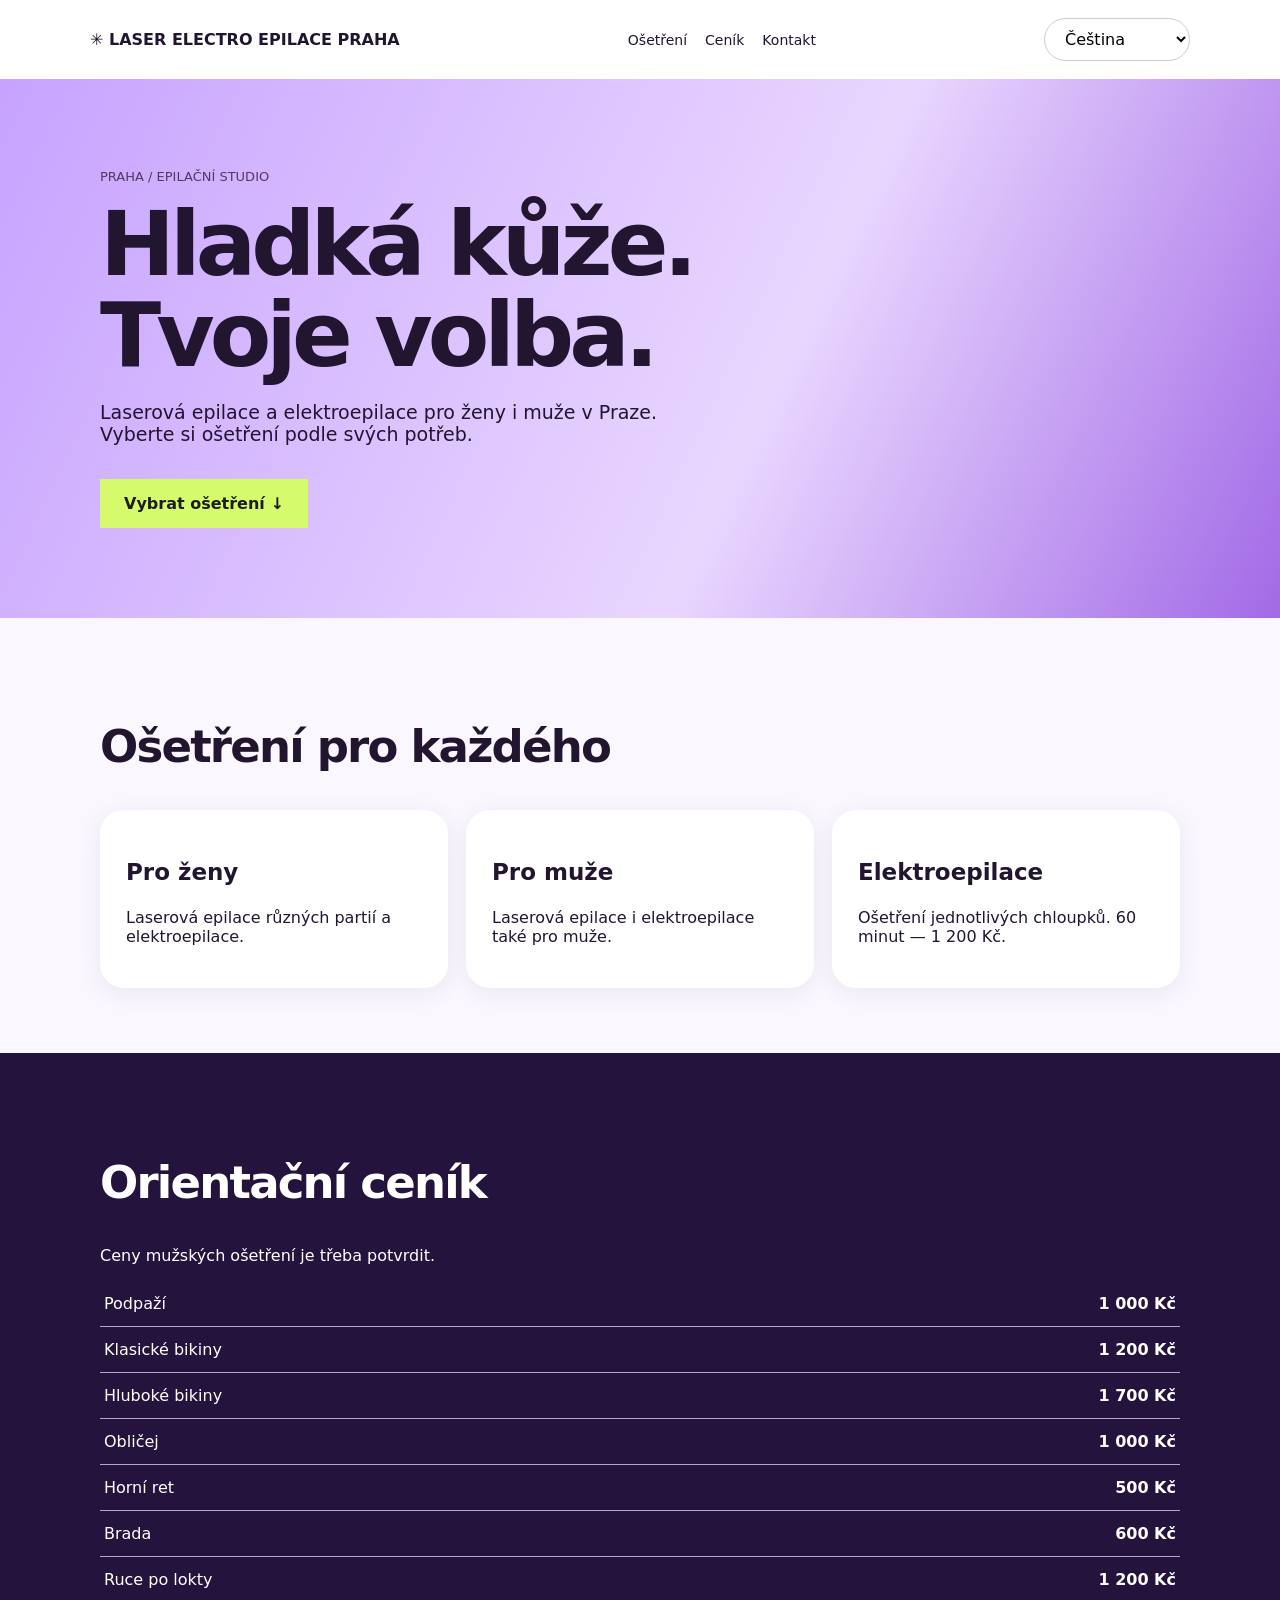
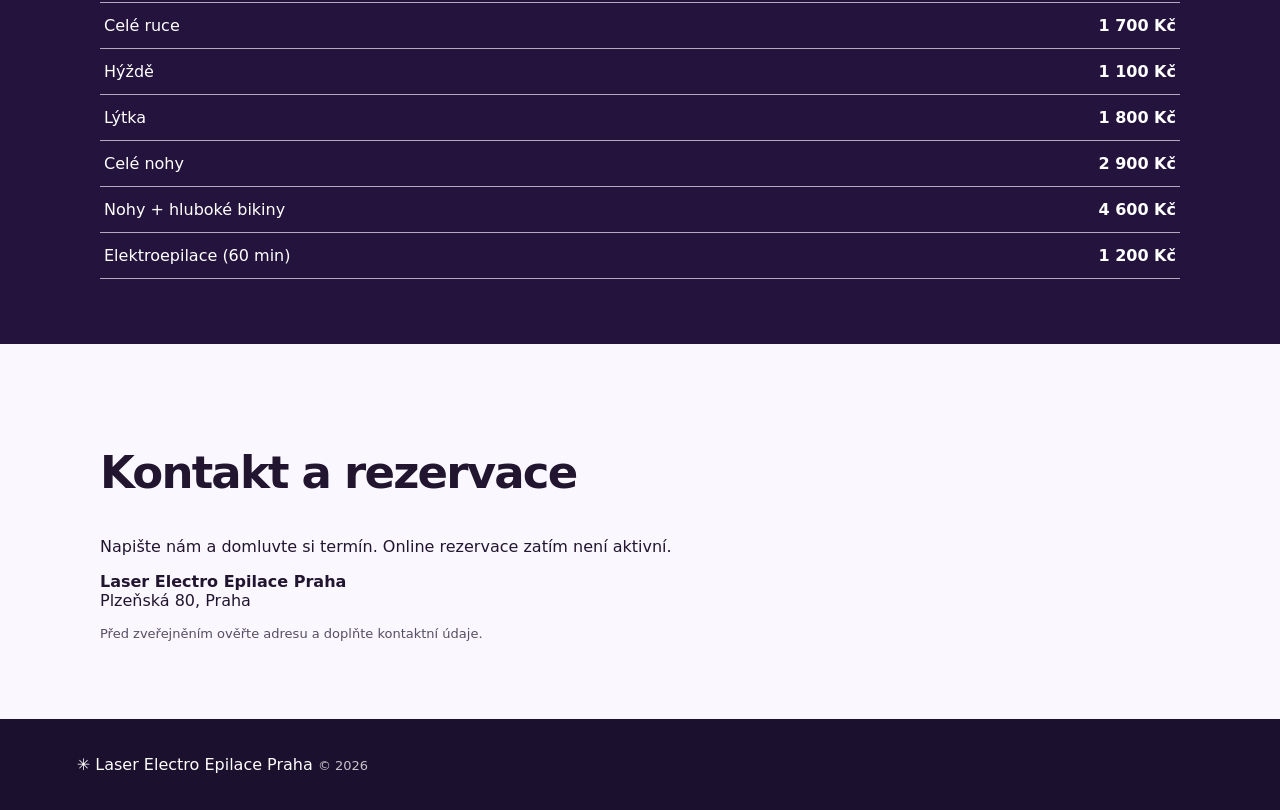
==== index.html @ 9d241d69 "Add multilingual salon website initial version" ====
<!doctype html>
<html lang="cs"><head><meta charset="utf-8"><meta name="viewport" content="width=device-width,initial-scale=1">
<title>Laser Electro Epilace Praha | Laserová epilace a elektroepilace</title>
<meta name="description" content="Laserová epilace a elektroepilace pro ženy i muže v Praze. Přehled cen, ošetření a kontakt na studio Laser Electro Epilace Praha.">
<meta name="robots" content="index,follow"><meta name="theme-color" content="#23143c">
<style>
:root{font-family:Inter,system-ui,-apple-system,sans-serif;color:#22152f;background:#faf7ff}*{box-sizing:border-box}body{margin:0}header{display:flex;justify-content:space-between;align-items:center;padding:18px max(5%,calc((100% - 1100px)/2));background:#fff;gap:16px;flex-wrap:wrap}a{color:inherit}nav{display:flex;gap:18px;flex-wrap:wrap}nav a{text-decoration:none;font-size:14px}select,button{font:inherit;border-radius:25px;padding:10px 16px}select{background:white;border:1px solid #ccc}button,.cta{background:#d5fa6b;color:#1d1d20;border:0;cursor:pointer;text-decoration:none;font-weight:700;display:inline-block}.hero{background:linear-gradient(115deg,#c7a3ff,#e9d6ff 60%,#a26ae6);padding:90px max(6%,calc((100% - 1080px)/2));min-height:440px}.hero h1{font-size:clamp(44px,7vw,90px);line-height:1.02;letter-spacing:-.055em;max-width:800px;margin:15px 0}.hero p{font-size:19px;max-width:620px}.cta{padding:15px 24px;margin-top:15px}main section{padding:65px max(6%,calc((100% - 1080px)/2))}h2{font-size:clamp(28px,4vw,45px);letter-spacing:-.04em}.cards{display:grid;grid-template-columns:repeat(auto-fit,minmax(240px,1fr));gap:18px}.card{background:#fff;padding:26px;border-radius:24px;box-shadow:0 5px 24px #2e165012}.card h3{font-size:23px}.dark{background:#24143d;color:white}.prices{width:100%;border-collapse:collapse}.prices td{border-bottom:1px solid #b5a9c2;padding:13px 4px}.prices td:last-child{text-align:right;font-weight:700}footer{padding:36px 6%;background:#1b102e;color:white}.small{font-size:13px;opacity:.75}@media(max-width:600px){header{padding:15px 5%}.hero{padding:65px 6%;min-height:360px}nav{gap:10px}.hero p{font-size:16px}}
</style></head><body>
<header><strong>✳ LASER ELECTRO EPILACE PRAHA</strong><nav><a href="#services" data-i="navServices">Ošetření</a><a href="#prices" data-i="navPrices">Ceník</a><a href="#contact" data-i="navContact">Kontakt</a></nav><select id="lang" aria-label="Language"><option value="cs">Čeština</option><option value="ru">Русский</option><option value="uk">Українська</option><option value="en">English</option></select></header>
<div class="hero"><div class="small">PRAHA / EPILAČNÍ STUDIO</div><h1 data-i="headline">Hladká kůže.<br> Tvoje volba.</h1><p data-i="intro">Laserová epilace a elektroepilace pro ženy i muže v Praze. Vyberte si ošetření podle svých potřeb.</p><a class="cta" href="#services" data-i="cta">Vybrat ošetření ↓</a></div>
<main><section id="services"><h2 data-i="services">Ošetření pro každého</h2><div class="cards"><article class="card"><h3 data-i="women">Pro ženy</h3><p data-i="womenText">Laserová epilace různých partií a elektroepilace.</p></article><article class="card"><h3 data-i="men">Pro muže</h3><p data-i="menText">Laserová epilace i elektroepilace také pro muže.</p></article><article class="card"><h3 data-i="electro">Elektroepilace</h3><p data-i="electroText">Ošetření jednotlivých chloupků. 60 minut — 1 200 Kč.</p></article></div></section>
<section class="dark" id="prices"><h2 data-i="prices">Orientační ceník</h2><p data-i="pricesNote">Níže uvedené ceny jsou z poskytnutého ceníku; ceny specifických mužských ošetření je třeba potvrdit.</p><table class="prices"><tbody id="priceRows"></tbody></table></section>
<section id="contact"><h2 data-i="contact">Kontakt a rezervace</h2><p data-i="contactText">Napište nám a domluvte si termín. Online rezervace zatím není aktivní.</p><p><strong>Laser Electro Epilace Praha</strong><br>Plzeňská 80, Praha</p><p class="small" data-i="verify">Před zveřejněním ověřte adresu a doplňte kontaktní údaje.</p></section></main>
<footer>✳ Laser Electro Epilace Praha <span class="small">© 2026</span></footer>
<script>
const tr={
cs:{navServices:"Ošetření",navPrices:"Ceník",navContact:"Kontakt",headline:"Hladká kůže. Tvoje volba.",intro:"Laserová epilace a elektroepilace pro ženy i muže v Praze. Vyberte si ošetření podle svých potřeb.",cta:"Vybrat ošetření ↓",services:"Ošetření pro každého",women:"Pro ženy",womenText:"Laserová epilace různých partií a elektroepilace.",men:"Pro muže",menText:"Laserová epilace i elektroepilace také pro muže.",electro:"Elektroepilace",electroText:"Ošetření jednotlivých chloupků. 60 minut — 1 200 Kč.",prices:"Orientační ceník",pricesNote:"Ceny mužských ošetření je třeba potvrdit.",contact:"Kontakt a rezervace",contactText:"Napište nám a domluvte si termín. Online rezervace zatím není aktivní.",verify:"Před zveřejněním ověřte adresu a doplňte kontaktní údaje.",zones:["Podpaží","Klasické bikiny","Hluboké bikiny","Obličej","Horní ret","Brada","Ruce po lokty","Celé ruce","Hýždě","Lýtka","Celé nohy","Nohy + hluboké bikiny","Elektroepilace (60 min)"]},
ru:{navServices:"Услуги",navPrices:"Цены",navContact:"Контакты",headline:"Гладкая кожа. Твой выбор.",intro:"Лазерная и электроэпиляция для женщин и мужчин в Праге.",cta:"Выбрать процедуру ↓",services:"Процедуры для всех",women:"Для женщин",womenText:"Лазерная и электроэпиляция различных зон.",men:"Для мужчин",menText:"Лазерная и электроэпиляция также доступны мужчинам.",electro:"Электроэпиляция",electroText:"Удаление отдельных волосков. 60 минут — 1 200 Kč.",prices:"Ориентировочные цены",pricesNote:"Цены на мужские процедуры необходимо подтвердить.",contact:"Контакты и запись",contactText:"Напишите нам для записи. Онлайн-бронирование пока отключено.",verify:"Перед публикацией проверьте адрес и добавьте контакты.",zones:["Подмышки","Классическое бикини","Глубокое бикини","Лицо","Верхняя губа","Подбородок","Руки до локтя","Руки полностью","Ягодицы","Голени","Ноги полностью","Ноги + глубокое бикини","Электроэпиляция (60 мин)"]},
uk:{navServices:"Послуги",navPrices:"Ціни",navContact:"Контакти",headline:"Гладенька шкіра. Твій вибір.",intro:"Лазерна та електроепіляція для жінок і чоловіків у Празі.",cta:"Обрати процедуру ↓",services:"Процедури для всіх",women:"Для жінок",womenText:"Лазерна та електроепіляція різних зон.",men:"Для чоловіків",menText:"Лазерна та електроепіляція також для чоловіків.",electro:"Електроепіляція",electroText:"Видалення окремих волосків. 60 хвилин — 1 200 Kč.",prices:"Орієнтовні ціни",pricesNote:"Ціни на чоловічі процедури потрібно підтвердити.",contact:"Контакти та запис",contactText:"Напишіть нам для запису. Онлайн-бронювання поки вимкнене.",verify:"Перед публікацією перевірте адресу та додайте контакти.",zones:["Пахви","Класичне бікіні","Глибоке бікіні","Обличчя","Верхня губа","Підборіддя","Руки до ліктів","Руки повністю","Сідниці","Гомілки","Ноги повністю","Ноги + глибоке бікіні","Електроепіляція (60 хв)"]},
en:{navServices:"Treatments",navPrices:"Prices",navContact:"Contact",headline:"Smooth skin. Your choice.",intro:"Laser hair removal and electrolysis for women and men in Prague.",cta:"Explore treatments ↓",services:"Treatments for everyone",women:"For women",womenText:"Laser hair removal and electrolysis for various areas.",men:"For men",menText:"Laser hair removal and electrolysis are available for men too.",electro:"Electrolysis",electroText:"Individual hair treatment. 60 minutes — CZK 1,200.",prices:"Indicative prices",pricesNote:"Prices for men's treatments require confirmation.",contact:"Contact and booking",contactText:"Message us to arrange an appointment. Online booking is not yet enabled.",verify:"Verify the address and add contact details before launch.",zones:["Underarms","Classic bikini","Deep bikini","Face","Upper lip","Chin","Forearms","Full arms","Buttocks","Lower legs","Full legs","Legs + deep bikini","Electrolysis (60 min)"]}};
const amounts=[1000,1200,1700,1000,500,600,1200,1700,1100,1800,2900,4600,1200];function render(lang){const d=tr[lang];document.documentElement.lang=lang;document.querySelectorAll("[data-i]").forEach(el=>el.textContent=d[el.dataset.i]);document.getElementById("priceRows").innerHTML=d.zones.map((z,i)=>"<tr><td>"+z+"</td><td>"+amounts[i].toLocaleString("cs-CZ")+" Kč</td></tr>").join("");document.title="Laser Electro Epilace Praha | "+d.navServices;}document.getElementById("lang").addEventListener("change",e=>render(e.target.value));render("cs");
</script></body></html>
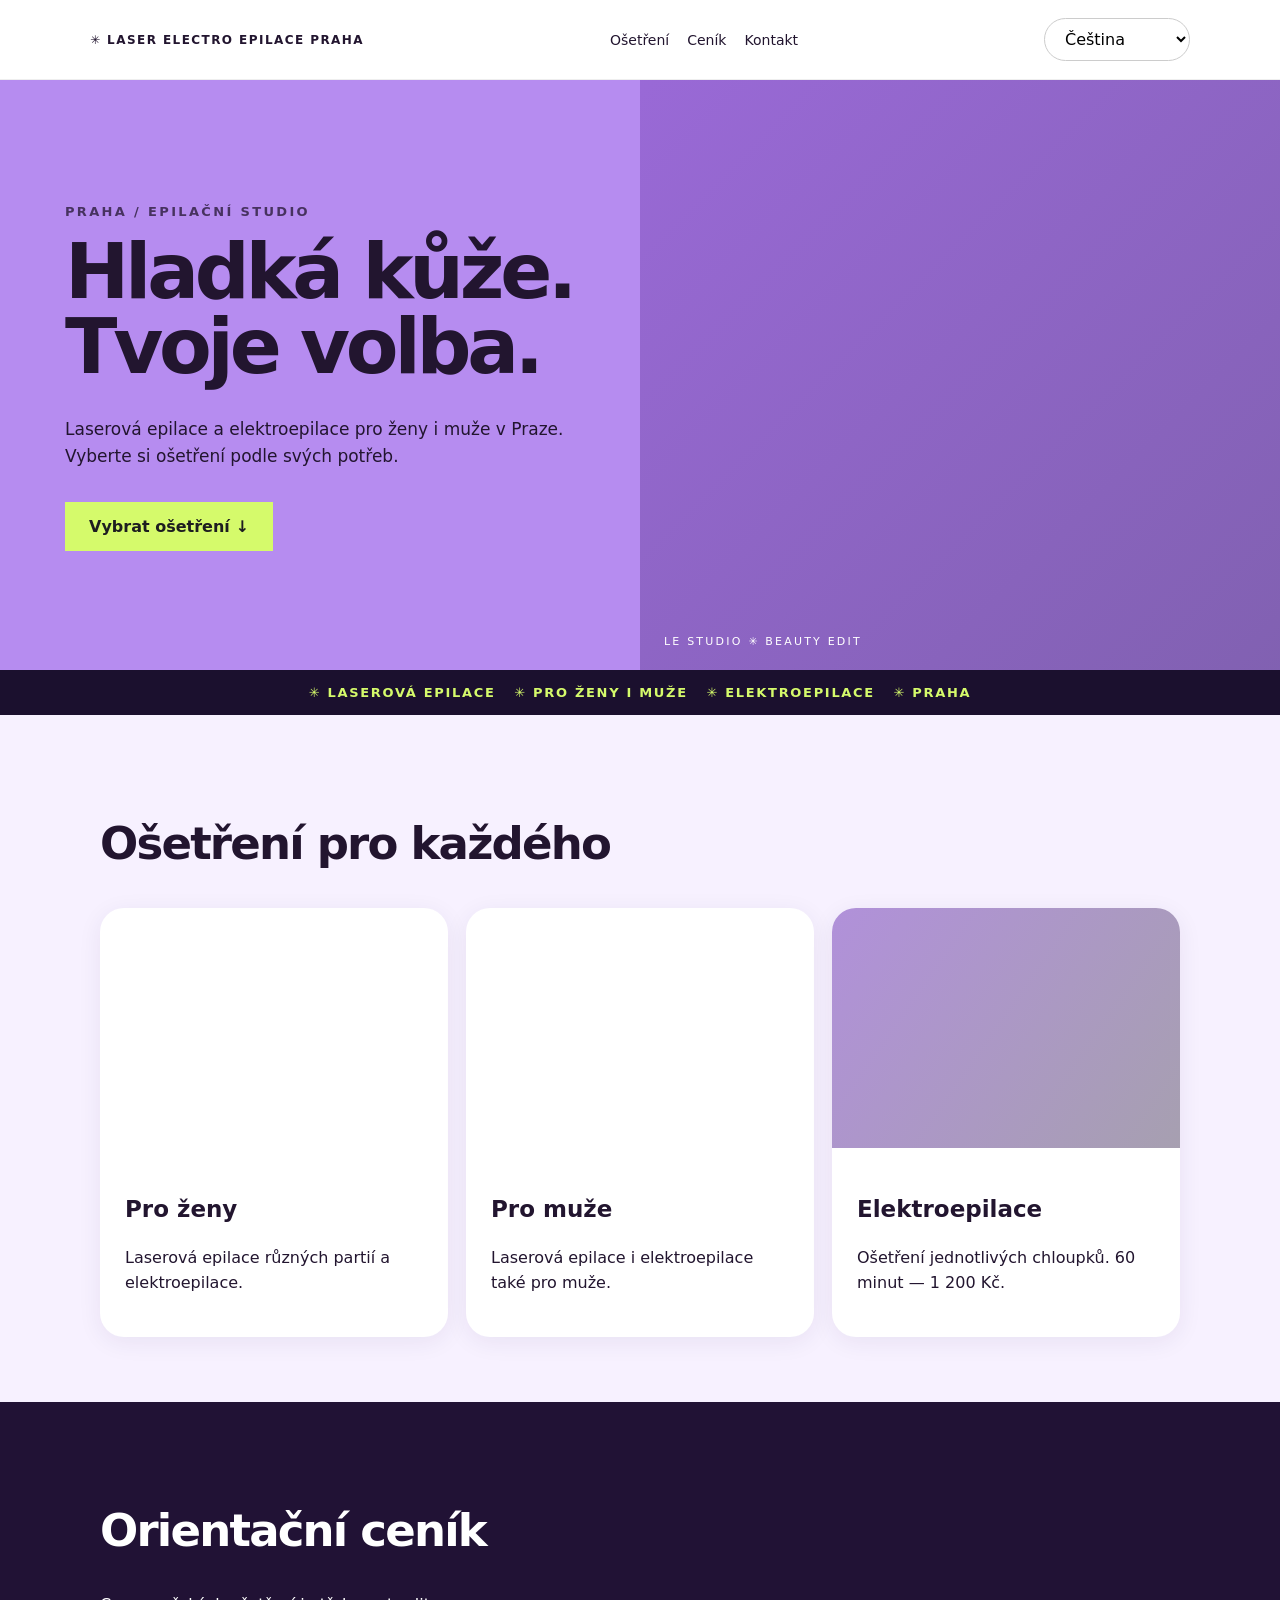
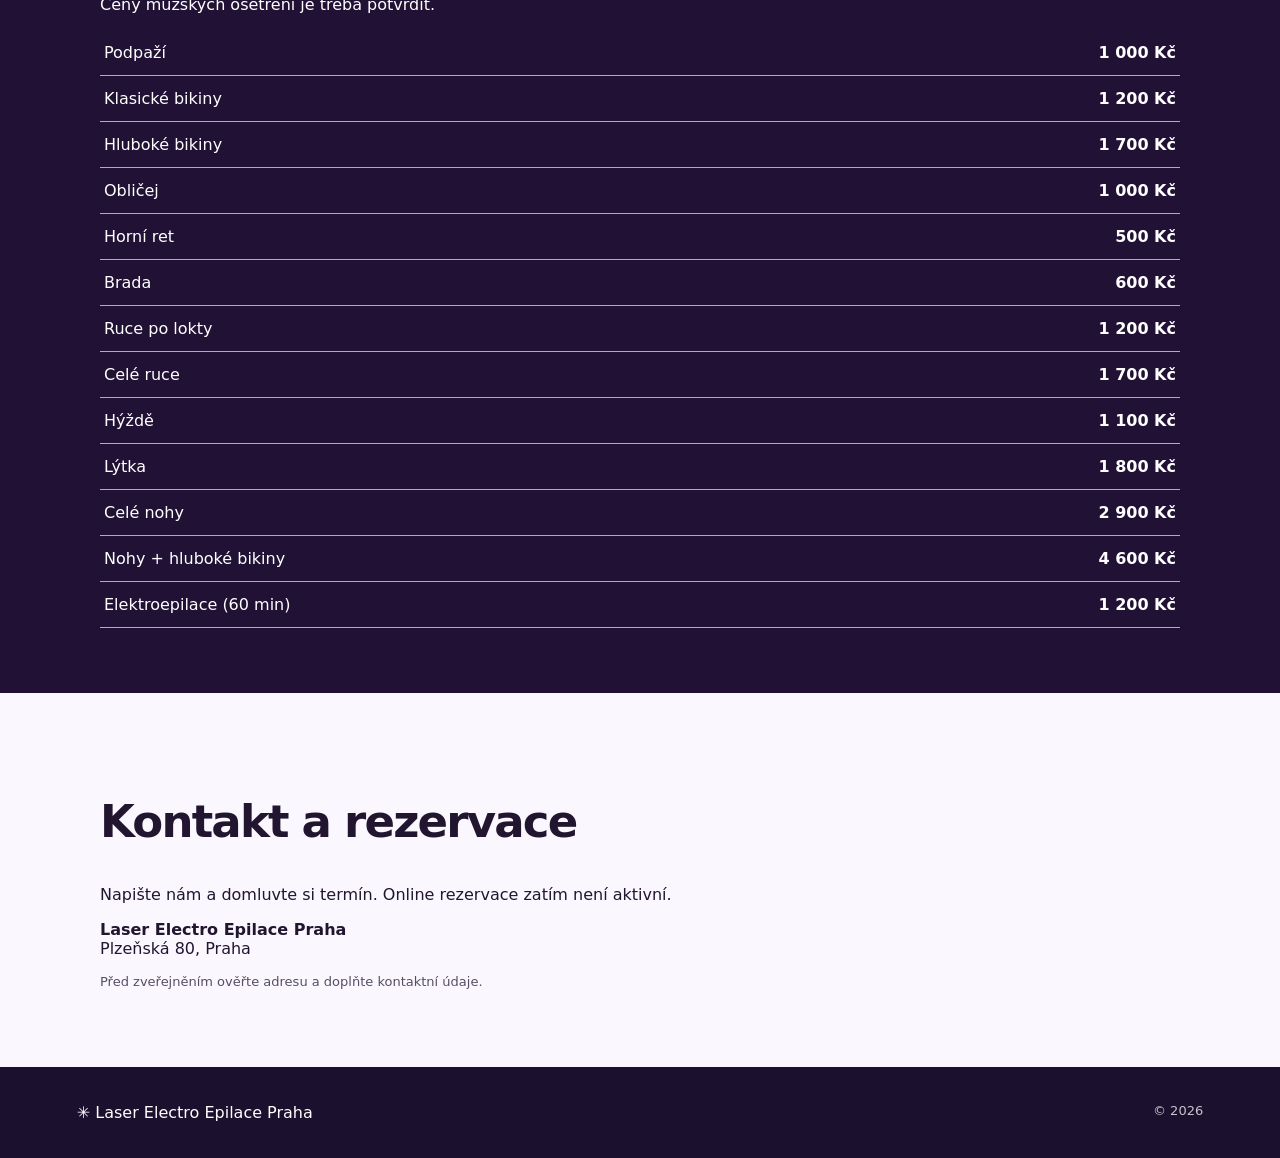
==== commit ce50c518: "Restore split purple beauty hero and photographic treatment cards" ====
--- a/index.html
+++ b/index.html
@@ -5,10 +5,12 @@
 <meta name="robots" content="index,follow"><meta name="theme-color" content="#23143c">
 <style>
 :root{font-family:Inter,system-ui,-apple-system,sans-serif;color:#22152f;background:#faf7ff}*{box-sizing:border-box}body{margin:0}header{display:flex;justify-content:space-between;align-items:center;padding:18px max(5%,calc((100% - 1100px)/2));background:#fff;gap:16px;flex-wrap:wrap}a{color:inherit}nav{display:flex;gap:18px;flex-wrap:wrap}nav a{text-decoration:none;font-size:14px}select,button{font:inherit;border-radius:25px;padding:10px 16px}select{background:white;border:1px solid #ccc}button,.cta{background:#d5fa6b;color:#1d1d20;border:0;cursor:pointer;text-decoration:none;font-weight:700;display:inline-block}.hero{background:linear-gradient(115deg,#c7a3ff,#e9d6ff 60%,#a26ae6);padding:90px max(6%,calc((100% - 1080px)/2));min-height:440px}.hero h1{font-size:clamp(44px,7vw,90px);line-height:1.02;letter-spacing:-.055em;max-width:800px;margin:15px 0}.hero p{font-size:19px;max-width:620px}.cta{padding:15px 24px;margin-top:15px}main section{padding:65px max(6%,calc((100% - 1080px)/2))}h2{font-size:clamp(28px,4vw,45px);letter-spacing:-.04em}.cards{display:grid;grid-template-columns:repeat(auto-fit,minmax(240px,1fr));gap:18px}.card{background:#fff;padding:26px;border-radius:24px;box-shadow:0 5px 24px #2e165012}.card h3{font-size:23px}.dark{background:#24143d;color:white}.prices{width:100%;border-collapse:collapse}.prices td{border-bottom:1px solid #b5a9c2;padding:13px 4px}.prices td:last-child{text-align:right;font-weight:700}footer{padding:36px 6%;background:#1b102e;color:white}.small{font-size:13px;opacity:.75}@media(max-width:600px){header{padding:15px 5%}.hero{padding:65px 6%;min-height:360px}nav{gap:10px}.hero p{font-size:16px}}
+
+header{position:sticky;top:0;z-index:10;border-bottom:1px solid #eee}header strong{font-size:12px;letter-spacing:.12em}.hero{padding:0;display:grid;grid-template-columns:1fr 1fr;min-height:590px;background:#b68cf0}.hero-copy{padding:95px 7% 90px max(7%,calc((100vw - 1150px)/2));display:flex;flex-direction:column;justify-content:center}.hero h1{font-size:clamp(54px,6vw,92px);line-height:.98;max-width:620px}.hero p{font-size:17px;line-height:1.6}.hero-photo{min-height:590px;background:linear-gradient(135deg,#6023a355,#170a3455),url('https://images.unsplash.com/photo-1534528741775-53994a69daeb?auto=format&fit=crop&w=1200&q=85') center 36%/cover no-repeat;position:relative}.hero-photo:after{content:'LE STUDIO  ✳  BEAUTY EDIT';position:absolute;bottom:22px;left:24px;color:#fff;font-size:11px;letter-spacing:.2em}.hero .small{font-weight:700;letter-spacing:.18em}.hero .cta{align-self:flex-start}.ticker{background:#1b102e;color:#d5fa6b;overflow:hidden;padding:15px 20px;text-align:center;letter-spacing:.13em;font-size:13px;font-weight:800}.card{overflow:hidden;padding:0}.card .card-body{padding:25px}.card-image{height:240px;background-size:cover;background-position:center}.card:nth-child(1) .card-image{background-image:url('https://images.unsplash.com/photo-1524504388940-b1c1722653e1?auto=format&fit=crop&w=900&q=85')}.card:nth-child(2) .card-image{background-image:url('https://images.unsplash.com/photo-1500648767791-00dcc994a43e?auto=format&fit=crop&w=900&q=85')}.card:nth-child(3) .card-image{background-image:linear-gradient(125deg,#6c30b988,#22103a66),url('https://images.unsplash.com/photo-1512290923902-8a9f81dc236c?auto=format&fit=crop&w=900&q=85')}section#services{background:#f7f1ff}section#services h2{max-width:650px}.card p{line-height:1.6}.dark{background:#211235}footer{display:flex;justify-content:space-between;gap:20px}@media(max-width:700px){.hero{grid-template-columns:1fr}.hero-copy{padding:64px 7%}.hero-photo{min-height:340px}.hero h1{font-size:clamp(48px,11vw,70px)}.card-image{height:210px}}
 </style></head><body>
 <header><strong>✳ LASER ELECTRO EPILACE PRAHA</strong><nav><a href="#services" data-i="navServices">Ošetření</a><a href="#prices" data-i="navPrices">Ceník</a><a href="#contact" data-i="navContact">Kontakt</a></nav><select id="lang" aria-label="Language"><option value="cs">Čeština</option><option value="ru">Русский</option><option value="uk">Українська</option><option value="en">English</option></select></header>
-<div class="hero"><div class="small">PRAHA / EPILAČNÍ STUDIO</div><h1 data-i="headline">Hladká kůže.<br> Tvoje volba.</h1><p data-i="intro">Laserová epilace a elektroepilace pro ženy i muže v Praze. Vyberte si ošetření podle svých potřeb.</p><a class="cta" href="#services" data-i="cta">Vybrat ošetření ↓</a></div>
-<main><section id="services"><h2 data-i="services">Ošetření pro každého</h2><div class="cards"><article class="card"><h3 data-i="women">Pro ženy</h3><p data-i="womenText">Laserová epilace různých partií a elektroepilace.</p></article><article class="card"><h3 data-i="men">Pro muže</h3><p data-i="menText">Laserová epilace i elektroepilace také pro muže.</p></article><article class="card"><h3 data-i="electro">Elektroepilace</h3><p data-i="electroText">Ošetření jednotlivých chloupků. 60 minut — 1 200 Kč.</p></article></div></section>
+<div class="hero"><div class="hero-copy"><div class="small">PRAHA / EPILAČNÍ STUDIO</div><h1 data-i="headline">Hladká kůže.<br> Tvoje volba.</h1><p data-i="intro">Laserová epilace a elektroepilace pro ženy i muže v Praze. Vyberte si ošetření podle svých potřeb.</p><a class="cta" href="#services" data-i="cta">Vybrat ošetření ↓</a></div><div class="hero-photo" role="img" aria-label="Beauty portrait"></div></div><div class="ticker">✳ LASEROVÁ EPILACE &nbsp; ✳ PRO ŽENY I MUŽE &nbsp; ✳ ELEKTROEPILACE &nbsp; ✳ PRAHA</div>
+<main><section id="services"><h2 data-i="services">Ošetření pro každého</h2><div class="cards"><article class="card"><div class="card-image" role="img" aria-label="Treatment photography"></div><div class="card-body"><h3 data-i="women">Pro ženy</h3><p data-i="womenText">Laserová epilace různých partií a elektroepilace.</p></div></article><article class="card"><div class="card-image" role="img" aria-label="Treatment photography"></div><div class="card-body"><h3 data-i="men">Pro muže</h3><p data-i="menText">Laserová epilace i elektroepilace také pro muže.</p></div></article><article class="card"><div class="card-image" role="img" aria-label="Treatment photography"></div><div class="card-body"><h3 data-i="electro">Elektroepilace</h3><p data-i="electroText">Ošetření jednotlivých chloupků. 60 minut — 1 200 Kč.</p></div></article></div></section>
 <section class="dark" id="prices"><h2 data-i="prices">Orientační ceník</h2><p data-i="pricesNote">Níže uvedené ceny jsou z poskytnutého ceníku; ceny specifických mužských ošetření je třeba potvrdit.</p><table class="prices"><tbody id="priceRows"></tbody></table></section>
 <section id="contact"><h2 data-i="contact">Kontakt a rezervace</h2><p data-i="contactText">Napište nám a domluvte si termín. Online rezervace zatím není aktivní.</p><p><strong>Laser Electro Epilace Praha</strong><br>Plzeňská 80, Praha</p><p class="small" data-i="verify">Před zveřejněním ověřte adresu a doplňte kontaktní údaje.</p></section></main>
 <footer>✳ Laser Electro Epilace Praha <span class="small">© 2026</span></footer>
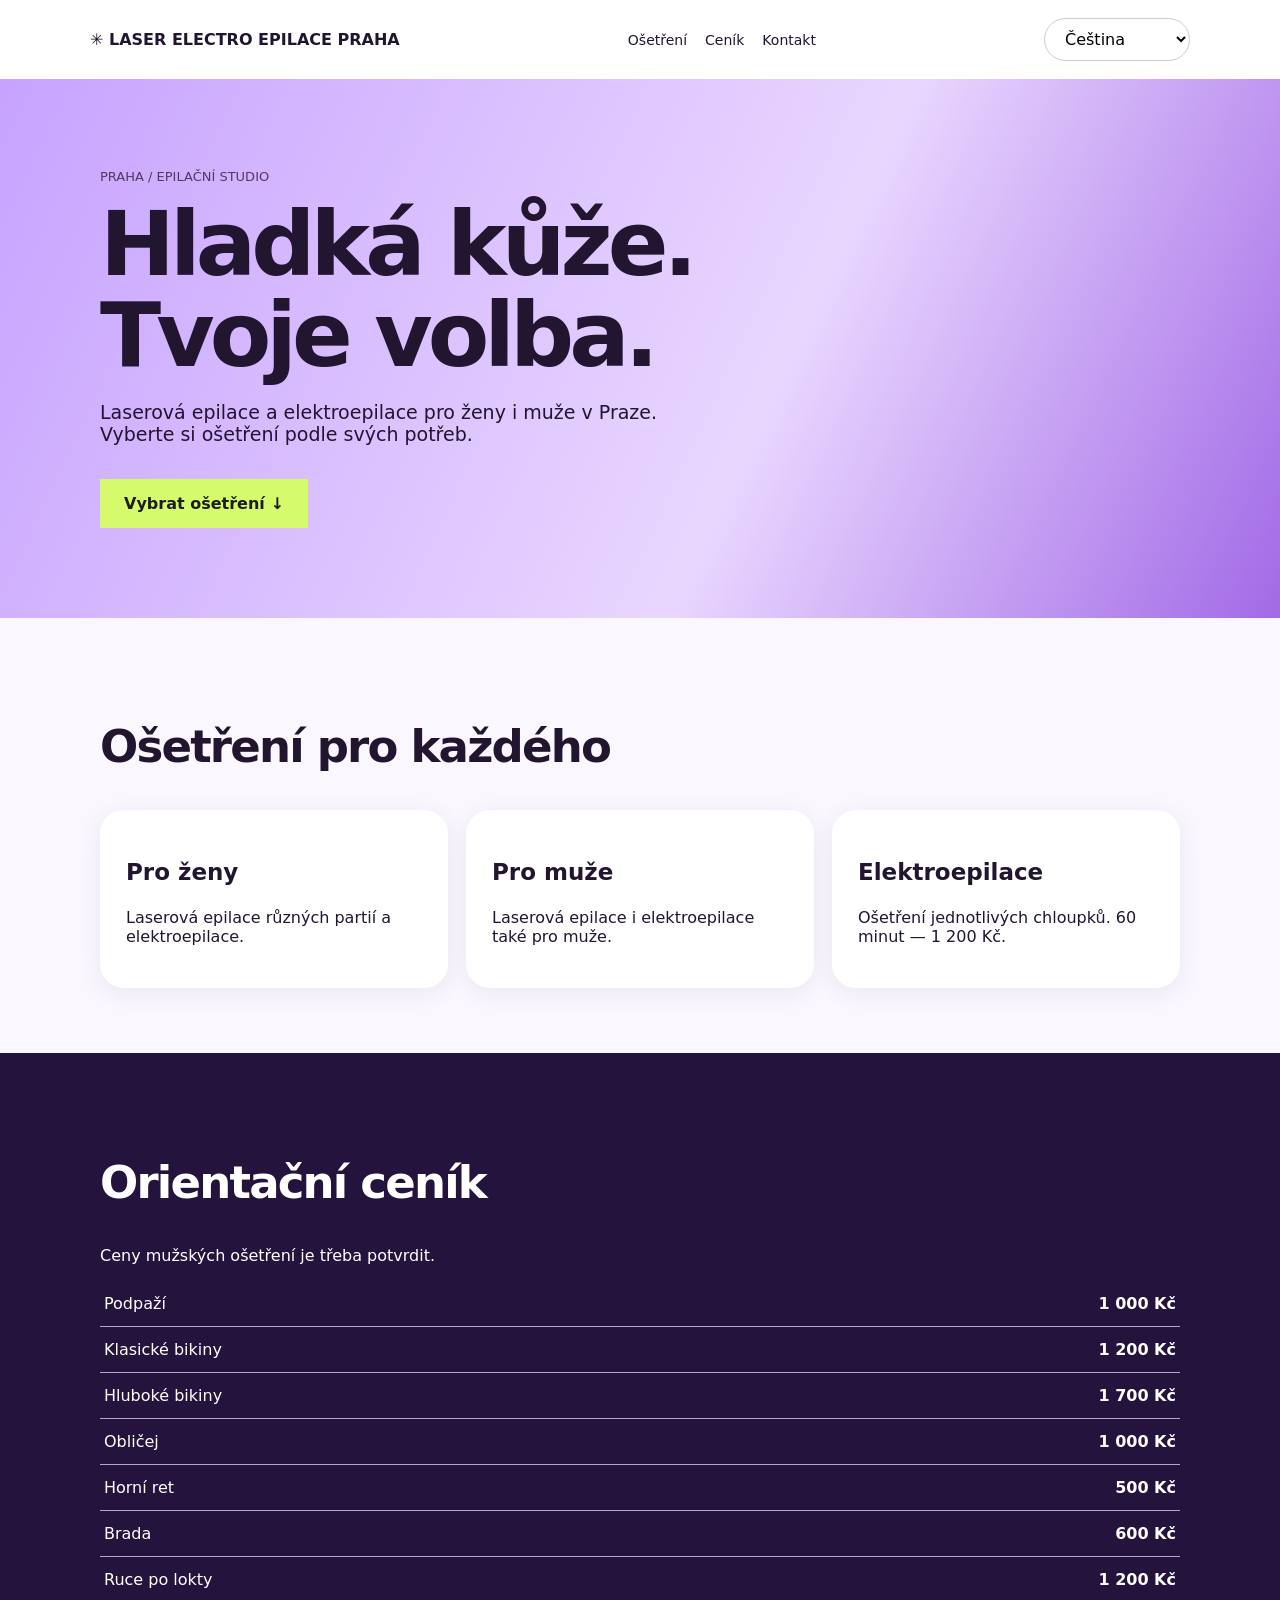
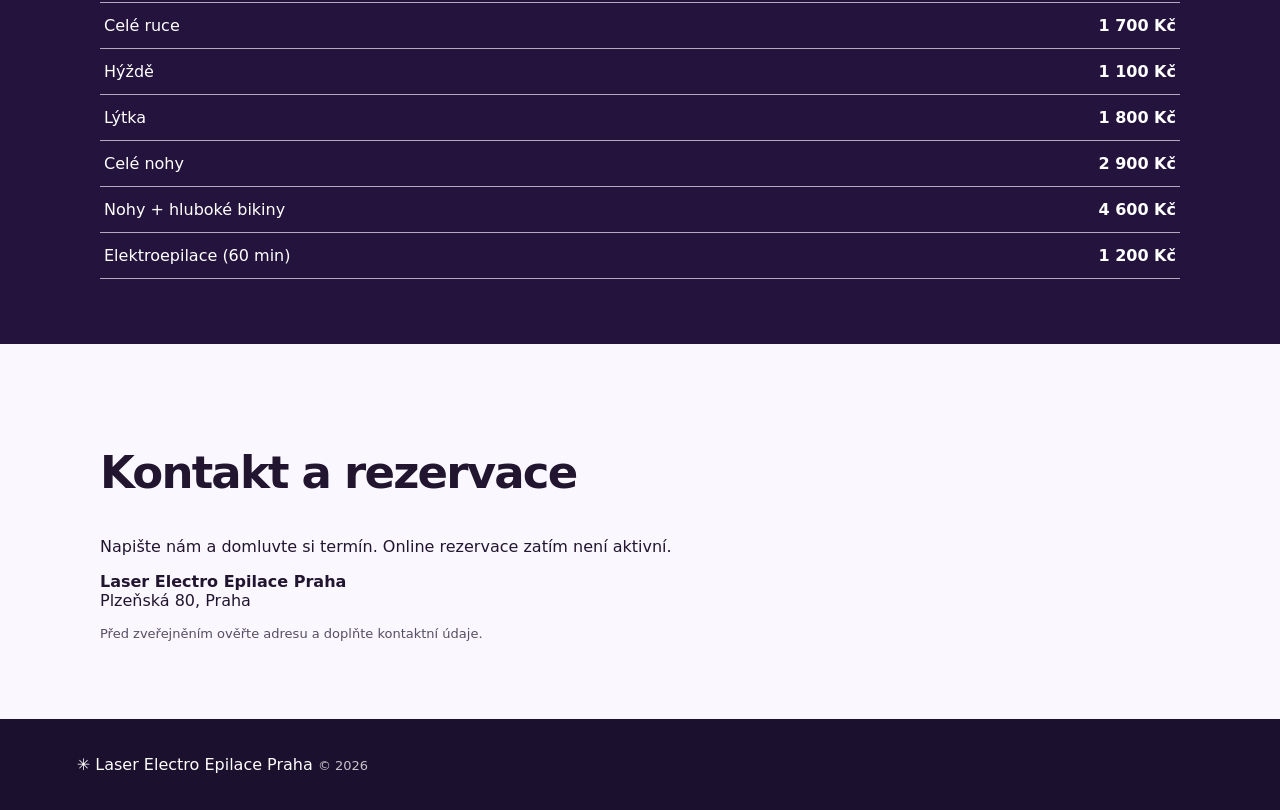
==== commit 9bd3f840: "Revert unintended visual redesign; restore original approved site layout" ====
--- a/index.html
+++ b/index.html
@@ -5,12 +5,10 @@
 <meta name="robots" content="index,follow"><meta name="theme-color" content="#23143c">
 <style>
 :root{font-family:Inter,system-ui,-apple-system,sans-serif;color:#22152f;background:#faf7ff}*{box-sizing:border-box}body{margin:0}header{display:flex;justify-content:space-between;align-items:center;padding:18px max(5%,calc((100% - 1100px)/2));background:#fff;gap:16px;flex-wrap:wrap}a{color:inherit}nav{display:flex;gap:18px;flex-wrap:wrap}nav a{text-decoration:none;font-size:14px}select,button{font:inherit;border-radius:25px;padding:10px 16px}select{background:white;border:1px solid #ccc}button,.cta{background:#d5fa6b;color:#1d1d20;border:0;cursor:pointer;text-decoration:none;font-weight:700;display:inline-block}.hero{background:linear-gradient(115deg,#c7a3ff,#e9d6ff 60%,#a26ae6);padding:90px max(6%,calc((100% - 1080px)/2));min-height:440px}.hero h1{font-size:clamp(44px,7vw,90px);line-height:1.02;letter-spacing:-.055em;max-width:800px;margin:15px 0}.hero p{font-size:19px;max-width:620px}.cta{padding:15px 24px;margin-top:15px}main section{padding:65px max(6%,calc((100% - 1080px)/2))}h2{font-size:clamp(28px,4vw,45px);letter-spacing:-.04em}.cards{display:grid;grid-template-columns:repeat(auto-fit,minmax(240px,1fr));gap:18px}.card{background:#fff;padding:26px;border-radius:24px;box-shadow:0 5px 24px #2e165012}.card h3{font-size:23px}.dark{background:#24143d;color:white}.prices{width:100%;border-collapse:collapse}.prices td{border-bottom:1px solid #b5a9c2;padding:13px 4px}.prices td:last-child{text-align:right;font-weight:700}footer{padding:36px 6%;background:#1b102e;color:white}.small{font-size:13px;opacity:.75}@media(max-width:600px){header{padding:15px 5%}.hero{padding:65px 6%;min-height:360px}nav{gap:10px}.hero p{font-size:16px}}
-
-header{position:sticky;top:0;z-index:10;border-bottom:1px solid #eee}header strong{font-size:12px;letter-spacing:.12em}.hero{padding:0;display:grid;grid-template-columns:1fr 1fr;min-height:590px;background:#b68cf0}.hero-copy{padding:95px 7% 90px max(7%,calc((100vw - 1150px)/2));display:flex;flex-direction:column;justify-content:center}.hero h1{font-size:clamp(54px,6vw,92px);line-height:.98;max-width:620px}.hero p{font-size:17px;line-height:1.6}.hero-photo{min-height:590px;background:linear-gradient(135deg,#6023a355,#170a3455),url('https://images.unsplash.com/photo-1534528741775-53994a69daeb?auto=format&fit=crop&w=1200&q=85') center 36%/cover no-repeat;position:relative}.hero-photo:after{content:'LE STUDIO  ✳  BEAUTY EDIT';position:absolute;bottom:22px;left:24px;color:#fff;font-size:11px;letter-spacing:.2em}.hero .small{font-weight:700;letter-spacing:.18em}.hero .cta{align-self:flex-start}.ticker{background:#1b102e;color:#d5fa6b;overflow:hidden;padding:15px 20px;text-align:center;letter-spacing:.13em;font-size:13px;font-weight:800}.card{overflow:hidden;padding:0}.card .card-body{padding:25px}.card-image{height:240px;background-size:cover;background-position:center}.card:nth-child(1) .card-image{background-image:url('https://images.unsplash.com/photo-1524504388940-b1c1722653e1?auto=format&fit=crop&w=900&q=85')}.card:nth-child(2) .card-image{background-image:url('https://images.unsplash.com/photo-1500648767791-00dcc994a43e?auto=format&fit=crop&w=900&q=85')}.card:nth-child(3) .card-image{background-image:linear-gradient(125deg,#6c30b988,#22103a66),url('https://images.unsplash.com/photo-1512290923902-8a9f81dc236c?auto=format&fit=crop&w=900&q=85')}section#services{background:#f7f1ff}section#services h2{max-width:650px}.card p{line-height:1.6}.dark{background:#211235}footer{display:flex;justify-content:space-between;gap:20px}@media(max-width:700px){.hero{grid-template-columns:1fr}.hero-copy{padding:64px 7%}.hero-photo{min-height:340px}.hero h1{font-size:clamp(48px,11vw,70px)}.card-image{height:210px}}
 </style></head><body>
 <header><strong>✳ LASER ELECTRO EPILACE PRAHA</strong><nav><a href="#services" data-i="navServices">Ošetření</a><a href="#prices" data-i="navPrices">Ceník</a><a href="#contact" data-i="navContact">Kontakt</a></nav><select id="lang" aria-label="Language"><option value="cs">Čeština</option><option value="ru">Русский</option><option value="uk">Українська</option><option value="en">English</option></select></header>
-<div class="hero"><div class="hero-copy"><div class="small">PRAHA / EPILAČNÍ STUDIO</div><h1 data-i="headline">Hladká kůže.<br> Tvoje volba.</h1><p data-i="intro">Laserová epilace a elektroepilace pro ženy i muže v Praze. Vyberte si ošetření podle svých potřeb.</p><a class="cta" href="#services" data-i="cta">Vybrat ošetření ↓</a></div><div class="hero-photo" role="img" aria-label="Beauty portrait"></div></div><div class="ticker">✳ LASEROVÁ EPILACE &nbsp; ✳ PRO ŽENY I MUŽE &nbsp; ✳ ELEKTROEPILACE &nbsp; ✳ PRAHA</div>
-<main><section id="services"><h2 data-i="services">Ošetření pro každého</h2><div class="cards"><article class="card"><div class="card-image" role="img" aria-label="Treatment photography"></div><div class="card-body"><h3 data-i="women">Pro ženy</h3><p data-i="womenText">Laserová epilace různých partií a elektroepilace.</p></div></article><article class="card"><div class="card-image" role="img" aria-label="Treatment photography"></div><div class="card-body"><h3 data-i="men">Pro muže</h3><p data-i="menText">Laserová epilace i elektroepilace také pro muže.</p></div></article><article class="card"><div class="card-image" role="img" aria-label="Treatment photography"></div><div class="card-body"><h3 data-i="electro">Elektroepilace</h3><p data-i="electroText">Ošetření jednotlivých chloupků. 60 minut — 1 200 Kč.</p></div></article></div></section>
+<div class="hero"><div class="small">PRAHA / EPILAČNÍ STUDIO</div><h1 data-i="headline">Hladká kůže.<br> Tvoje volba.</h1><p data-i="intro">Laserová epilace a elektroepilace pro ženy i muže v Praze. Vyberte si ošetření podle svých potřeb.</p><a class="cta" href="#services" data-i="cta">Vybrat ošetření ↓</a></div>
+<main><section id="services"><h2 data-i="services">Ošetření pro každého</h2><div class="cards"><article class="card"><h3 data-i="women">Pro ženy</h3><p data-i="womenText">Laserová epilace různých partií a elektroepilace.</p></article><article class="card"><h3 data-i="men">Pro muže</h3><p data-i="menText">Laserová epilace i elektroepilace také pro muže.</p></article><article class="card"><h3 data-i="electro">Elektroepilace</h3><p data-i="electroText">Ošetření jednotlivých chloupků. 60 minut — 1 200 Kč.</p></article></div></section>
 <section class="dark" id="prices"><h2 data-i="prices">Orientační ceník</h2><p data-i="pricesNote">Níže uvedené ceny jsou z poskytnutého ceníku; ceny specifických mužských ošetření je třeba potvrdit.</p><table class="prices"><tbody id="priceRows"></tbody></table></section>
 <section id="contact"><h2 data-i="contact">Kontakt a rezervace</h2><p data-i="contactText">Napište nám a domluvte si termín. Online rezervace zatím není aktivní.</p><p><strong>Laser Electro Epilace Praha</strong><br>Plzeňská 80, Praha</p><p class="small" data-i="verify">Před zveřejněním ověřte adresu a doplňte kontaktní údaje.</p></section></main>
 <footer>✳ Laser Electro Epilace Praha <span class="small">© 2026</span></footer>
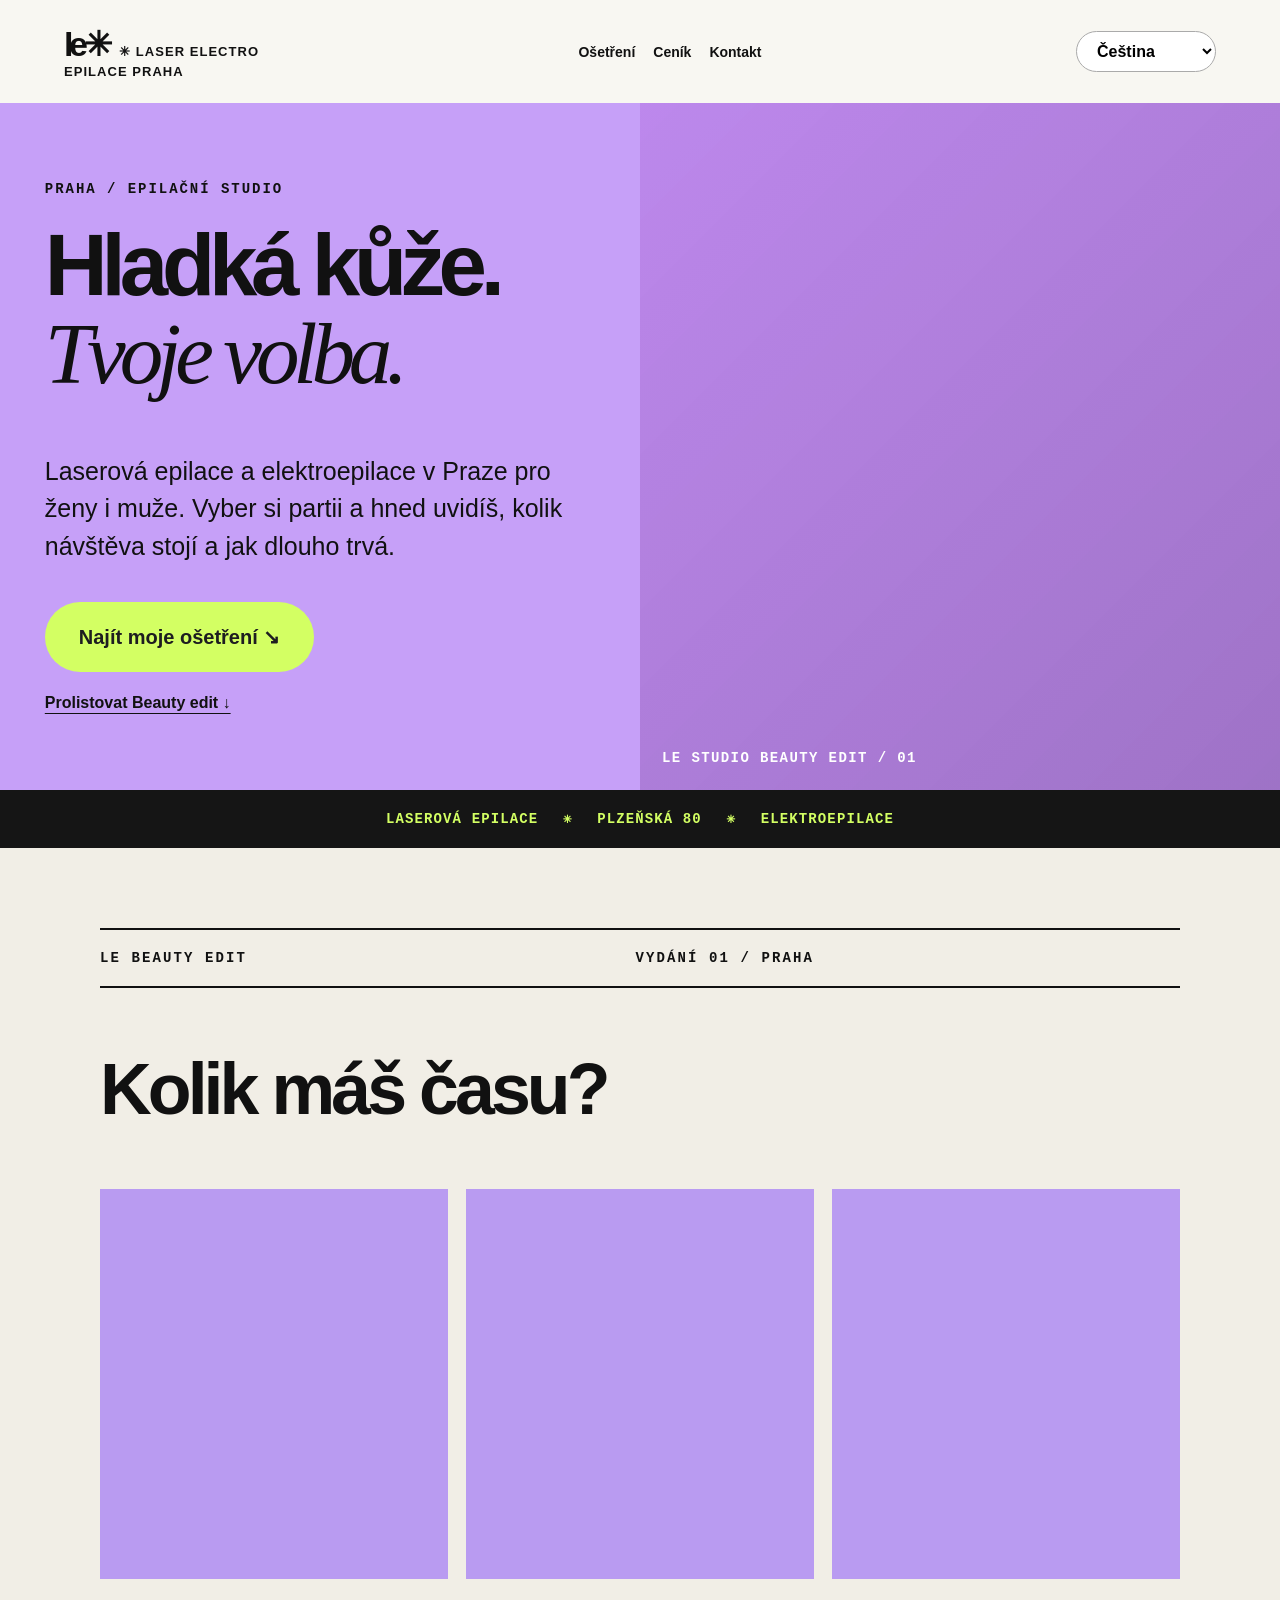
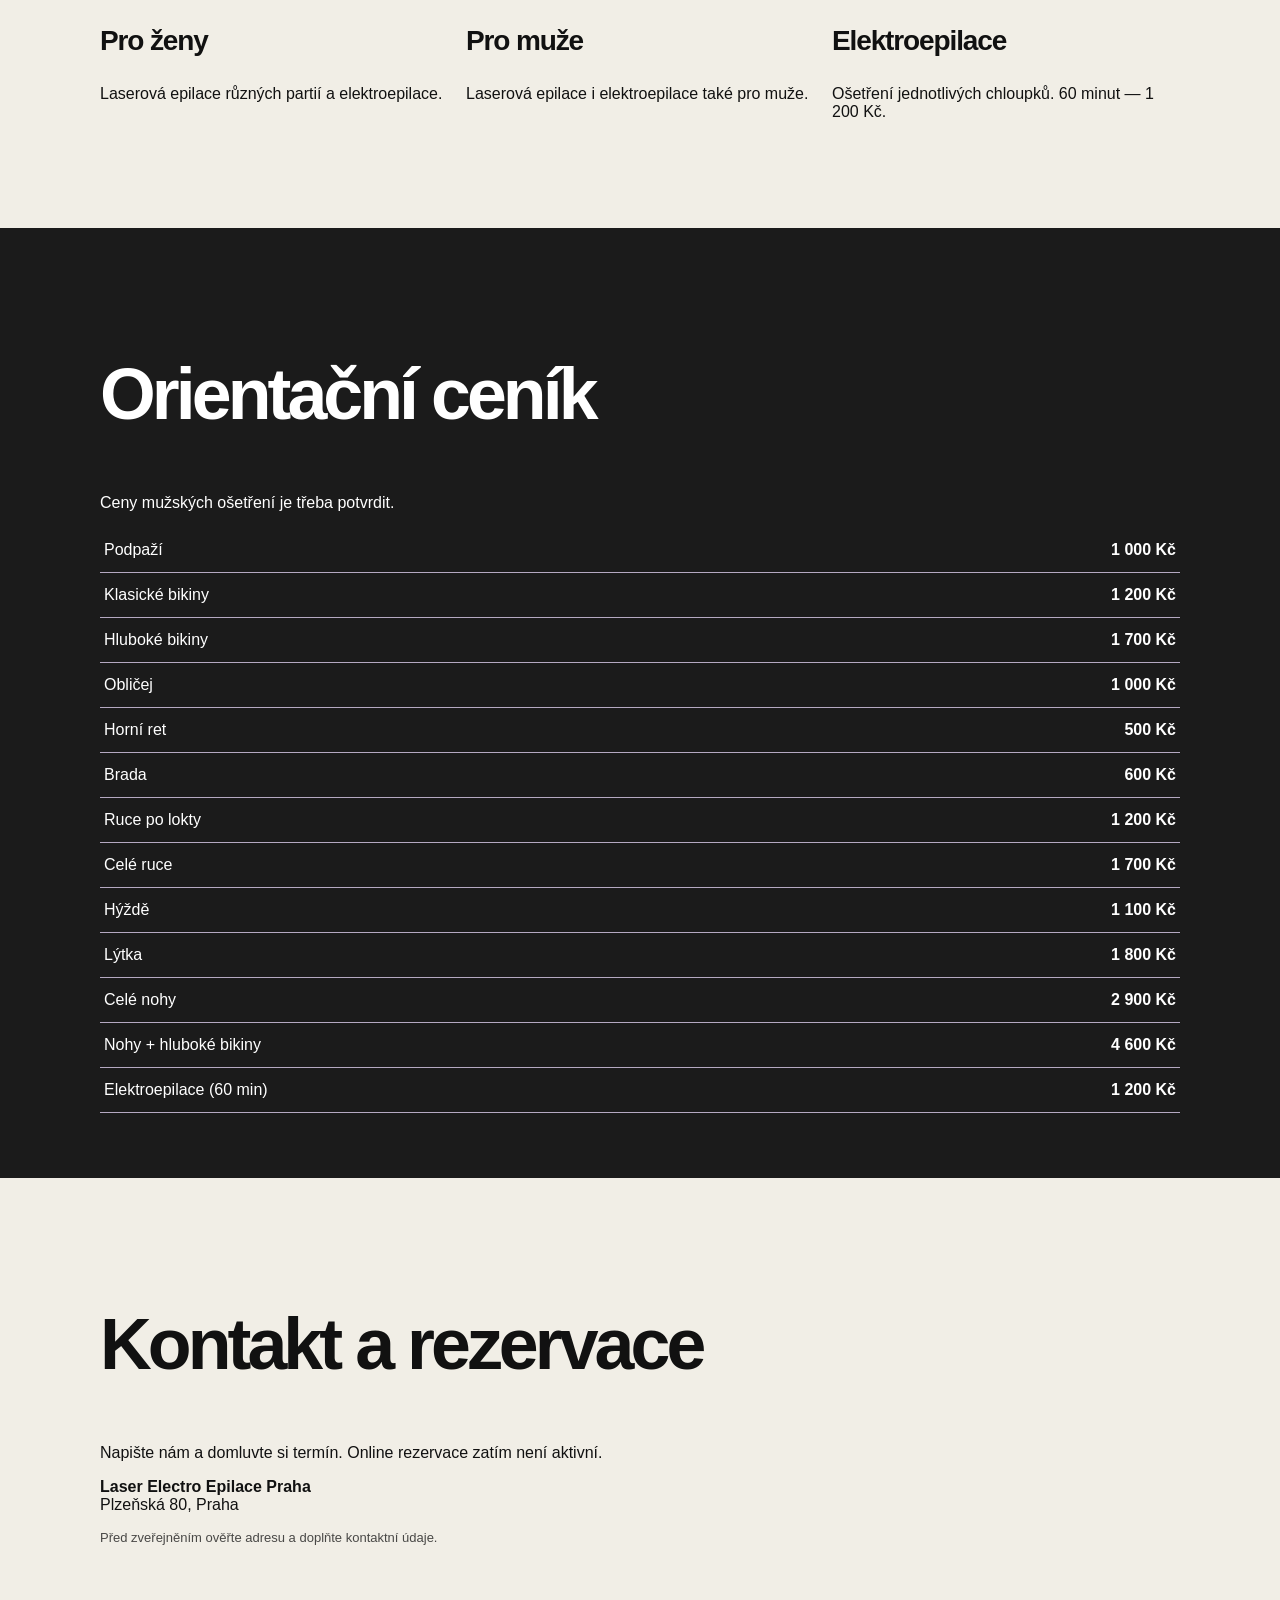
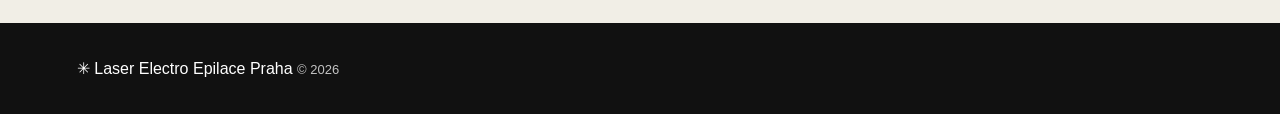
==== commit 32272908: "Rebuild responsive editorial layout based on provided original-site screenshots" ====
--- a/index.html
+++ b/index.html
@@ -5,18 +5,20 @@
 <meta name="robots" content="index,follow"><meta name="theme-color" content="#23143c">
 <style>
 :root{font-family:Inter,system-ui,-apple-system,sans-serif;color:#22152f;background:#faf7ff}*{box-sizing:border-box}body{margin:0}header{display:flex;justify-content:space-between;align-items:center;padding:18px max(5%,calc((100% - 1100px)/2));background:#fff;gap:16px;flex-wrap:wrap}a{color:inherit}nav{display:flex;gap:18px;flex-wrap:wrap}nav a{text-decoration:none;font-size:14px}select,button{font:inherit;border-radius:25px;padding:10px 16px}select{background:white;border:1px solid #ccc}button,.cta{background:#d5fa6b;color:#1d1d20;border:0;cursor:pointer;text-decoration:none;font-weight:700;display:inline-block}.hero{background:linear-gradient(115deg,#c7a3ff,#e9d6ff 60%,#a26ae6);padding:90px max(6%,calc((100% - 1080px)/2));min-height:440px}.hero h1{font-size:clamp(44px,7vw,90px);line-height:1.02;letter-spacing:-.055em;max-width:800px;margin:15px 0}.hero p{font-size:19px;max-width:620px}.cta{padding:15px 24px;margin-top:15px}main section{padding:65px max(6%,calc((100% - 1080px)/2))}h2{font-size:clamp(28px,4vw,45px);letter-spacing:-.04em}.cards{display:grid;grid-template-columns:repeat(auto-fit,minmax(240px,1fr));gap:18px}.card{background:#fff;padding:26px;border-radius:24px;box-shadow:0 5px 24px #2e165012}.card h3{font-size:23px}.dark{background:#24143d;color:white}.prices{width:100%;border-collapse:collapse}.prices td{border-bottom:1px solid #b5a9c2;padding:13px 4px}.prices td:last-child{text-align:right;font-weight:700}footer{padding:36px 6%;background:#1b102e;color:white}.small{font-size:13px;opacity:.75}@media(max-width:600px){header{padding:15px 5%}.hero{padding:65px 6%;min-height:360px}nav{gap:10px}.hero p{font-size:16px}}
+
+:root{font-family:Arial,Helvetica,sans-serif;color:#111;background:#f1eee6}header{padding:24px 5%;background:#f8f7f2;gap:14px}header strong{font-size:13px;max-width:200px;letter-spacing:.08em}header strong:before{content:'le✳';font-size:34px;letter-spacing:-.13em;margin-right:12px;font-weight:900}nav a{font-weight:700}select{border:1px solid #aaa;background:#fff;font-weight:700}.hero{padding:0;background:#c6a0f8;display:grid;grid-template-columns:1fr 1fr;min-height:600px}.hero-copy{padding:78px 7%;display:flex;flex-direction:column;justify-content:center}.hero h1{font-size:clamp(56px,6.8vw,110px);font-weight:900;letter-spacing:-.07em;line-height:1.01;max-width:680px;margin:24px 0 30px}.hero h1 em{font-family:Georgia,serif;font-weight:400;letter-spacing:-.07em}.hero p{font-size:clamp(19px,2vw,25px);line-height:1.5;max-width:540px}.hero .small{font-family:monospace;font-size:14px;font-weight:900;letter-spacing:.14em;opacity:1}.cta{border-radius:50px;padding:23px 34px;font-size:20px;background:#d3ff63;align-self:flex-start;margin-top:12px}.hero-photo{background:linear-gradient(135deg,#a446cc44,#4e176455),url('https://images.unsplash.com/photo-1534528741775-53994a69daeb?auto=format&fit=crop&w=1400&q=90') center/cover no-repeat;position:relative;min-height:580px}.hero-photo:after{content:'LE STUDIO                                     BEAUTY EDIT / 01';position:absolute;bottom:24px;left:22px;color:#fff;font:700 14px monospace;letter-spacing:.1em}.ticker{background:#151515;color:#d3ff63;padding:20px;text-align:center;font:800 14px monospace;letter-spacing:.08em}main section{background:#f1eee6}main section#services{padding-top:80px}main section#services:before{content:'LE BEAUTY EDIT                                     VYDÁNÍ 01 / PRAHA';display:block;border-top:2px solid #111;border-bottom:2px solid #111;padding:20px 0;white-space:pre-wrap;font:900 14px monospace;letter-spacing:.15em}h2{font-size:clamp(40px,5.6vw,75px);font-weight:900;letter-spacing:-.055em}.cards{grid-template-columns:repeat(3,minmax(250px,1fr));overflow-x:auto;scroll-snap-type:x mandatory}.card{padding:0;border-radius:0;box-shadow:none;background:transparent;scroll-snap-align:start}.card-image{height:390px;background-position:center;background-size:cover;background-color:#b99bf1}.card:nth-child(1) .card-image{background-image:url('https://images.unsplash.com/photo-1519996529931-28324d1a630e?auto=format&fit=crop&w=900&q=85')}.card:nth-child(2) .card-image{background-image:url('https://images.unsplash.com/photo-1500648767791-00dcc994a43e?auto=format&fit=crop&w=900&q=85')}.card:nth-child(3) .card-image{background-image:url('https://images.unsplash.com/photo-1512290923902-8a9f81dc236c?auto=format&fit=crop&w=900&q=85')}.card-body{padding:18px 0 26px}.card h3{font-size:28px;letter-spacing:-.04em}.dark{background:#1b1b1b;color:white}#prices{background:#1b1b1b}footer{background:#111}@media(max-width:800px){header{padding:22px 5%}nav{display:none}.hero{display:flex;flex-direction:column}.hero-copy{padding:48px 5% 44px}.hero h1{font-size:clamp(58px,10vw,90px)}.hero-photo{min-height:440px}.hero p{font-size:21px}.cards{grid-template-columns:repeat(3,75vw);gap:20px}.card-image{height:330px}main section{padding:48px 5%}main section#services{padding-top:70px}main section#services:before{font-size:11px}}
 </style></head><body>
 <header><strong>✳ LASER ELECTRO EPILACE PRAHA</strong><nav><a href="#services" data-i="navServices">Ošetření</a><a href="#prices" data-i="navPrices">Ceník</a><a href="#contact" data-i="navContact">Kontakt</a></nav><select id="lang" aria-label="Language"><option value="cs">Čeština</option><option value="ru">Русский</option><option value="uk">Українська</option><option value="en">English</option></select></header>
-<div class="hero"><div class="small">PRAHA / EPILAČNÍ STUDIO</div><h1 data-i="headline">Hladká kůže.<br> Tvoje volba.</h1><p data-i="intro">Laserová epilace a elektroepilace pro ženy i muže v Praze. Vyberte si ošetření podle svých potřeb.</p><a class="cta" href="#services" data-i="cta">Vybrat ošetření ↓</a></div>
-<main><section id="services"><h2 data-i="services">Ošetření pro každého</h2><div class="cards"><article class="card"><h3 data-i="women">Pro ženy</h3><p data-i="womenText">Laserová epilace různých partií a elektroepilace.</p></article><article class="card"><h3 data-i="men">Pro muže</h3><p data-i="menText">Laserová epilace i elektroepilace také pro muže.</p></article><article class="card"><h3 data-i="electro">Elektroepilace</h3><p data-i="electroText">Ošetření jednotlivých chloupků. 60 minut — 1 200 Kč.</p></article></div></section>
+<div class="hero"><div class="hero-copy"><div class="small">PRAHA / EPILAČNÍ STUDIO</div><h1 data-i="headline">Hladká kůže.<br> Tvoje volba.</h1><p data-i="intro">Laserová epilace a elektroepilace pro ženy i muže v Praze. Vyberte si ošetření podle svých potřeb.</p><a class="cta" href="#services" data-i="cta">Vybrat ošetření ↓</a><a href="#services" style="margin-top:22px;font-weight:800;text-underline-offset:5px" data-i="scroll">Prolistovat Beauty edit ↓</a></div><div class="hero-photo" role="img" aria-label="Beauty studio portrait"></div></div><div class="ticker">LASEROVÁ EPILACE　 ✳　 PLZEŇSKÁ 80　 ✳　 ELEKTROEPILACE</div>
+<main><section id="services"><h2 data-i="services">Ošetření pro každého</h2><div class="cards"><article class="card"><div class="card-image"></div><div class="card-body"><h3 data-i="women">Pro ženy</h3><p data-i="womenText">Laserová epilace různých partií a elektroepilace.</p></div></article><article class="card"><div class="card-image"></div><div class="card-body"><h3 data-i="men">Pro muže</h3><p data-i="menText">Laserová epilace i elektroepilace také pro muže.</p></div></article><article class="card"><div class="card-image"></div><div class="card-body"><h3 data-i="electro">Elektroepilace</h3><p data-i="electroText">Ošetření jednotlivých chloupků. 60 minut — 1 200 Kč.</p></div></article></div></section>
 <section class="dark" id="prices"><h2 data-i="prices">Orientační ceník</h2><p data-i="pricesNote">Níže uvedené ceny jsou z poskytnutého ceníku; ceny specifických mužských ošetření je třeba potvrdit.</p><table class="prices"><tbody id="priceRows"></tbody></table></section>
 <section id="contact"><h2 data-i="contact">Kontakt a rezervace</h2><p data-i="contactText">Napište nám a domluvte si termín. Online rezervace zatím není aktivní.</p><p><strong>Laser Electro Epilace Praha</strong><br>Plzeňská 80, Praha</p><p class="small" data-i="verify">Před zveřejněním ověřte adresu a doplňte kontaktní údaje.</p></section></main>
 <footer>✳ Laser Electro Epilace Praha <span class="small">© 2026</span></footer>
 <script>
 const tr={
-cs:{navServices:"Ošetření",navPrices:"Ceník",navContact:"Kontakt",headline:"Hladká kůže. Tvoje volba.",intro:"Laserová epilace a elektroepilace pro ženy i muže v Praze. Vyberte si ošetření podle svých potřeb.",cta:"Vybrat ošetření ↓",services:"Ošetření pro každého",women:"Pro ženy",womenText:"Laserová epilace různých partií a elektroepilace.",men:"Pro muže",menText:"Laserová epilace i elektroepilace také pro muže.",electro:"Elektroepilace",electroText:"Ošetření jednotlivých chloupků. 60 minut — 1 200 Kč.",prices:"Orientační ceník",pricesNote:"Ceny mužských ošetření je třeba potvrdit.",contact:"Kontakt a rezervace",contactText:"Napište nám a domluvte si termín. Online rezervace zatím není aktivní.",verify:"Před zveřejněním ověřte adresu a doplňte kontaktní údaje.",zones:["Podpaží","Klasické bikiny","Hluboké bikiny","Obličej","Horní ret","Brada","Ruce po lokty","Celé ruce","Hýždě","Lýtka","Celé nohy","Nohy + hluboké bikiny","Elektroepilace (60 min)"]},
+cs:{navServices:"Ošetření",navPrices:"Ceník",navContact:"Kontakt",headline:"Hladká kůže. Tvoje volba.",intro:"Laserová epilace a elektroepilace v Praze pro ženy i muže. Vyber si partii a hned uvidíš, kolik návštěva stojí a jak dlouho trvá.",cta:"Najít moje ošetření ↘",services:"Kolik máš času?",women:"Pro ženy",womenText:"Laserová epilace různých partií a elektroepilace.",men:"Pro muže",menText:"Laserová epilace i elektroepilace také pro muže.",electro:"Elektroepilace",electroText:"Ošetření jednotlivých chloupků. 60 minut — 1 200 Kč.",prices:"Orientační ceník",pricesNote:"Ceny mužských ošetření je třeba potvrdit.",contact:"Kontakt a rezervace",contactText:"Napište nám a domluvte si termín. Online rezervace zatím není aktivní.",verify:"Před zveřejněním ověřte adresu a doplňte kontaktní údaje.",zones:["Podpaží","Klasické bikiny","Hluboké bikiny","Obličej","Horní ret","Brada","Ruce po lokty","Celé ruce","Hýždě","Lýtka","Celé nohy","Nohy + hluboké bikiny","Elektroepilace (60 min)"]},
 ru:{navServices:"Услуги",navPrices:"Цены",navContact:"Контакты",headline:"Гладкая кожа. Твой выбор.",intro:"Лазерная и электроэпиляция для женщин и мужчин в Праге.",cta:"Выбрать процедуру ↓",services:"Процедуры для всех",women:"Для женщин",womenText:"Лазерная и электроэпиляция различных зон.",men:"Для мужчин",menText:"Лазерная и электроэпиляция также доступны мужчинам.",electro:"Электроэпиляция",electroText:"Удаление отдельных волосков. 60 минут — 1 200 Kč.",prices:"Ориентировочные цены",pricesNote:"Цены на мужские процедуры необходимо подтвердить.",contact:"Контакты и запись",contactText:"Напишите нам для записи. Онлайн-бронирование пока отключено.",verify:"Перед публикацией проверьте адрес и добавьте контакты.",zones:["Подмышки","Классическое бикини","Глубокое бикини","Лицо","Верхняя губа","Подбородок","Руки до локтя","Руки полностью","Ягодицы","Голени","Ноги полностью","Ноги + глубокое бикини","Электроэпиляция (60 мин)"]},
 uk:{navServices:"Послуги",navPrices:"Ціни",navContact:"Контакти",headline:"Гладенька шкіра. Твій вибір.",intro:"Лазерна та електроепіляція для жінок і чоловіків у Празі.",cta:"Обрати процедуру ↓",services:"Процедури для всіх",women:"Для жінок",womenText:"Лазерна та електроепіляція різних зон.",men:"Для чоловіків",menText:"Лазерна та електроепіляція також для чоловіків.",electro:"Електроепіляція",electroText:"Видалення окремих волосків. 60 хвилин — 1 200 Kč.",prices:"Орієнтовні ціни",pricesNote:"Ціни на чоловічі процедури потрібно підтвердити.",contact:"Контакти та запис",contactText:"Напишіть нам для запису. Онлайн-бронювання поки вимкнене.",verify:"Перед публікацією перевірте адресу та додайте контакти.",zones:["Пахви","Класичне бікіні","Глибоке бікіні","Обличчя","Верхня губа","Підборіддя","Руки до ліктів","Руки повністю","Сідниці","Гомілки","Ноги повністю","Ноги + глибоке бікіні","Електроепіляція (60 хв)"]},
 en:{navServices:"Treatments",navPrices:"Prices",navContact:"Contact",headline:"Smooth skin. Your choice.",intro:"Laser hair removal and electrolysis for women and men in Prague.",cta:"Explore treatments ↓",services:"Treatments for everyone",women:"For women",womenText:"Laser hair removal and electrolysis for various areas.",men:"For men",menText:"Laser hair removal and electrolysis are available for men too.",electro:"Electrolysis",electroText:"Individual hair treatment. 60 minutes — CZK 1,200.",prices:"Indicative prices",pricesNote:"Prices for men's treatments require confirmation.",contact:"Contact and booking",contactText:"Message us to arrange an appointment. Online booking is not yet enabled.",verify:"Verify the address and add contact details before launch.",zones:["Underarms","Classic bikini","Deep bikini","Face","Upper lip","Chin","Forearms","Full arms","Buttocks","Lower legs","Full legs","Legs + deep bikini","Electrolysis (60 min)"]}};
-const amounts=[1000,1200,1700,1000,500,600,1200,1700,1100,1800,2900,4600,1200];function render(lang){const d=tr[lang];document.documentElement.lang=lang;document.querySelectorAll("[data-i]").forEach(el=>el.textContent=d[el.dataset.i]);document.getElementById("priceRows").innerHTML=d.zones.map((z,i)=>"<tr><td>"+z+"</td><td>"+amounts[i].toLocaleString("cs-CZ")+" Kč</td></tr>").join("");document.title="Laser Electro Epilace Praha | "+d.navServices;}document.getElementById("lang").addEventListener("change",e=>render(e.target.value));render("cs");
+const amounts=[1000,1200,1700,1000,500,600,1200,1700,1100,1800,2900,4600,1200];function render(lang){const d=tr[lang];document.documentElement.lang=lang;document.querySelectorAll("[data-i]").forEach(el=>el.dataset.i==="headline"&&lang==="cs"?el.innerHTML="Hladká kůže.<br><em>Tvoje volba.</em>":el.textContent=(d[el.dataset.i]||"Prolistovat Beauty edit ↓"));document.getElementById("priceRows").innerHTML=d.zones.map((z,i)=>"<tr><td>"+z+"</td><td>"+amounts[i].toLocaleString("cs-CZ")+" Kč</td></tr>").join("");document.title="Laser Electro Epilace Praha | "+d.navServices;}document.getElementById("lang").addEventListener("change",e=>render(e.target.value));render("cs");
 </script></body></html>
